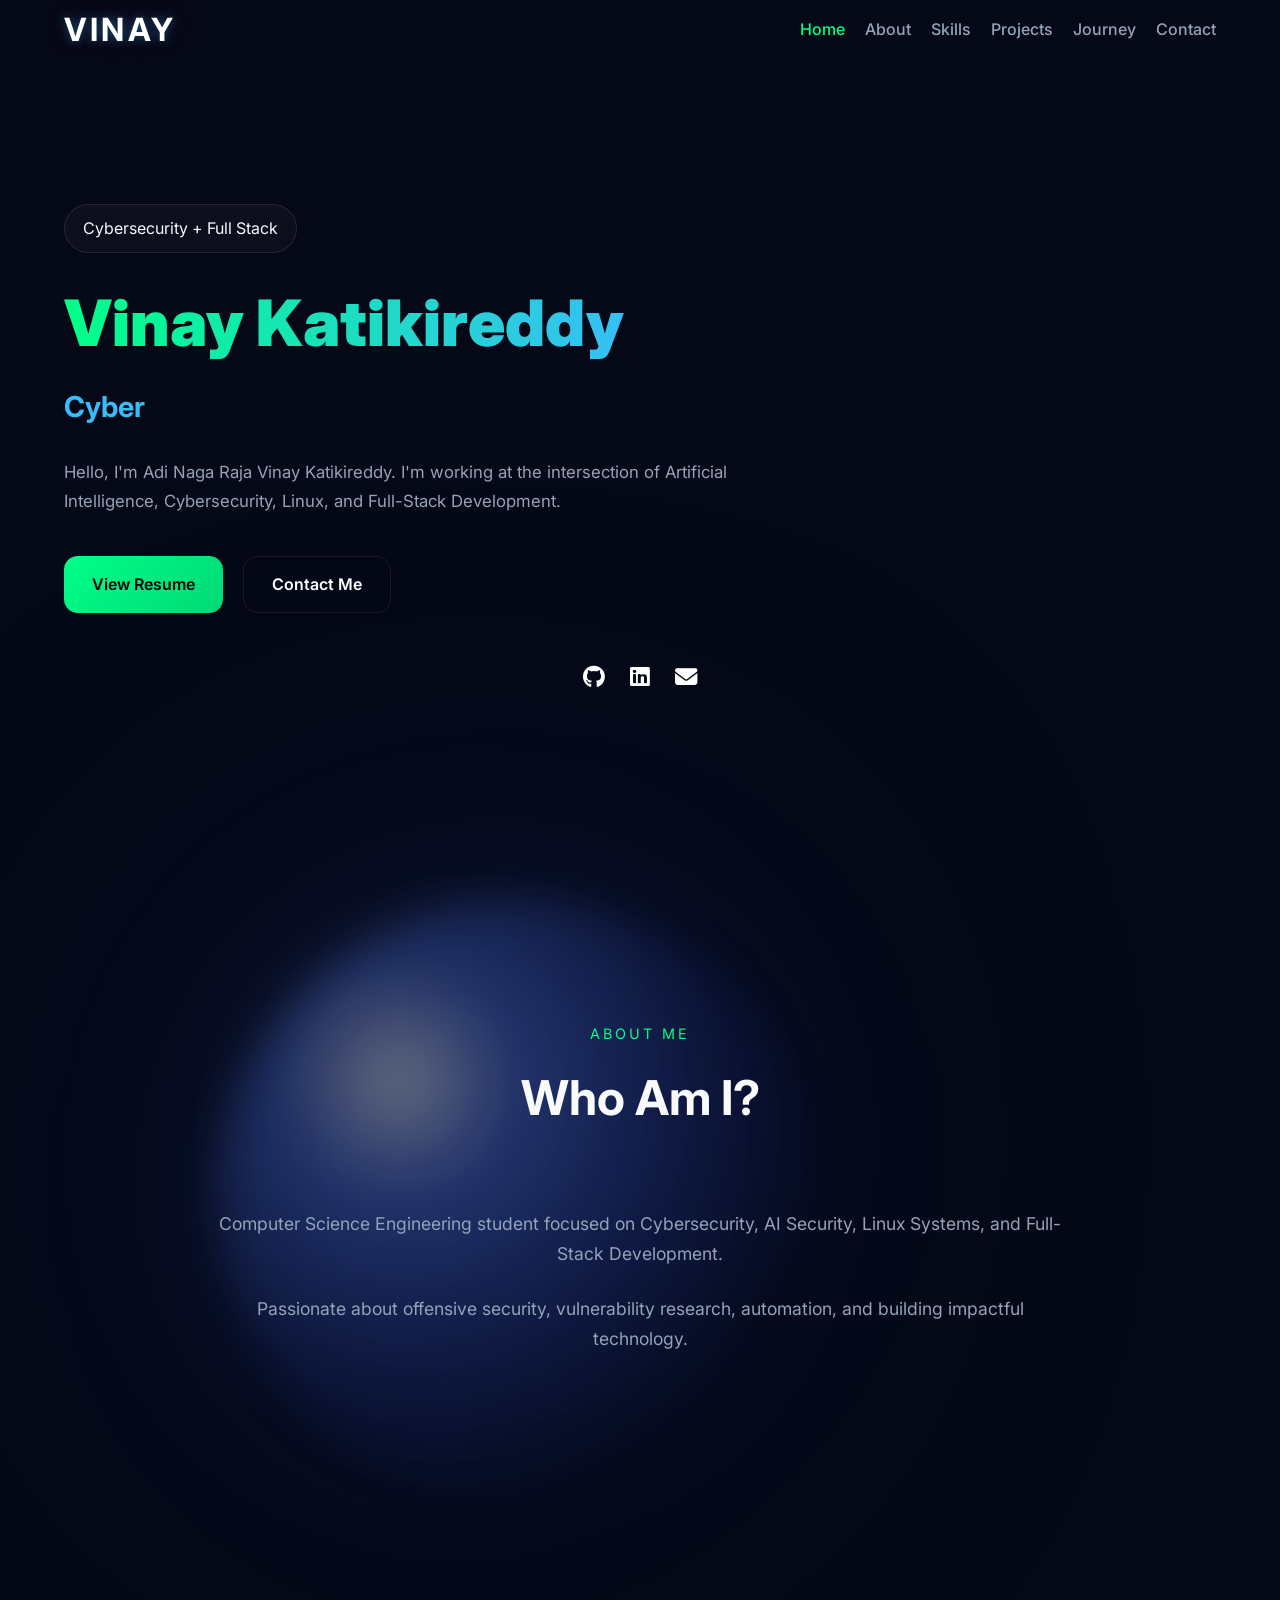
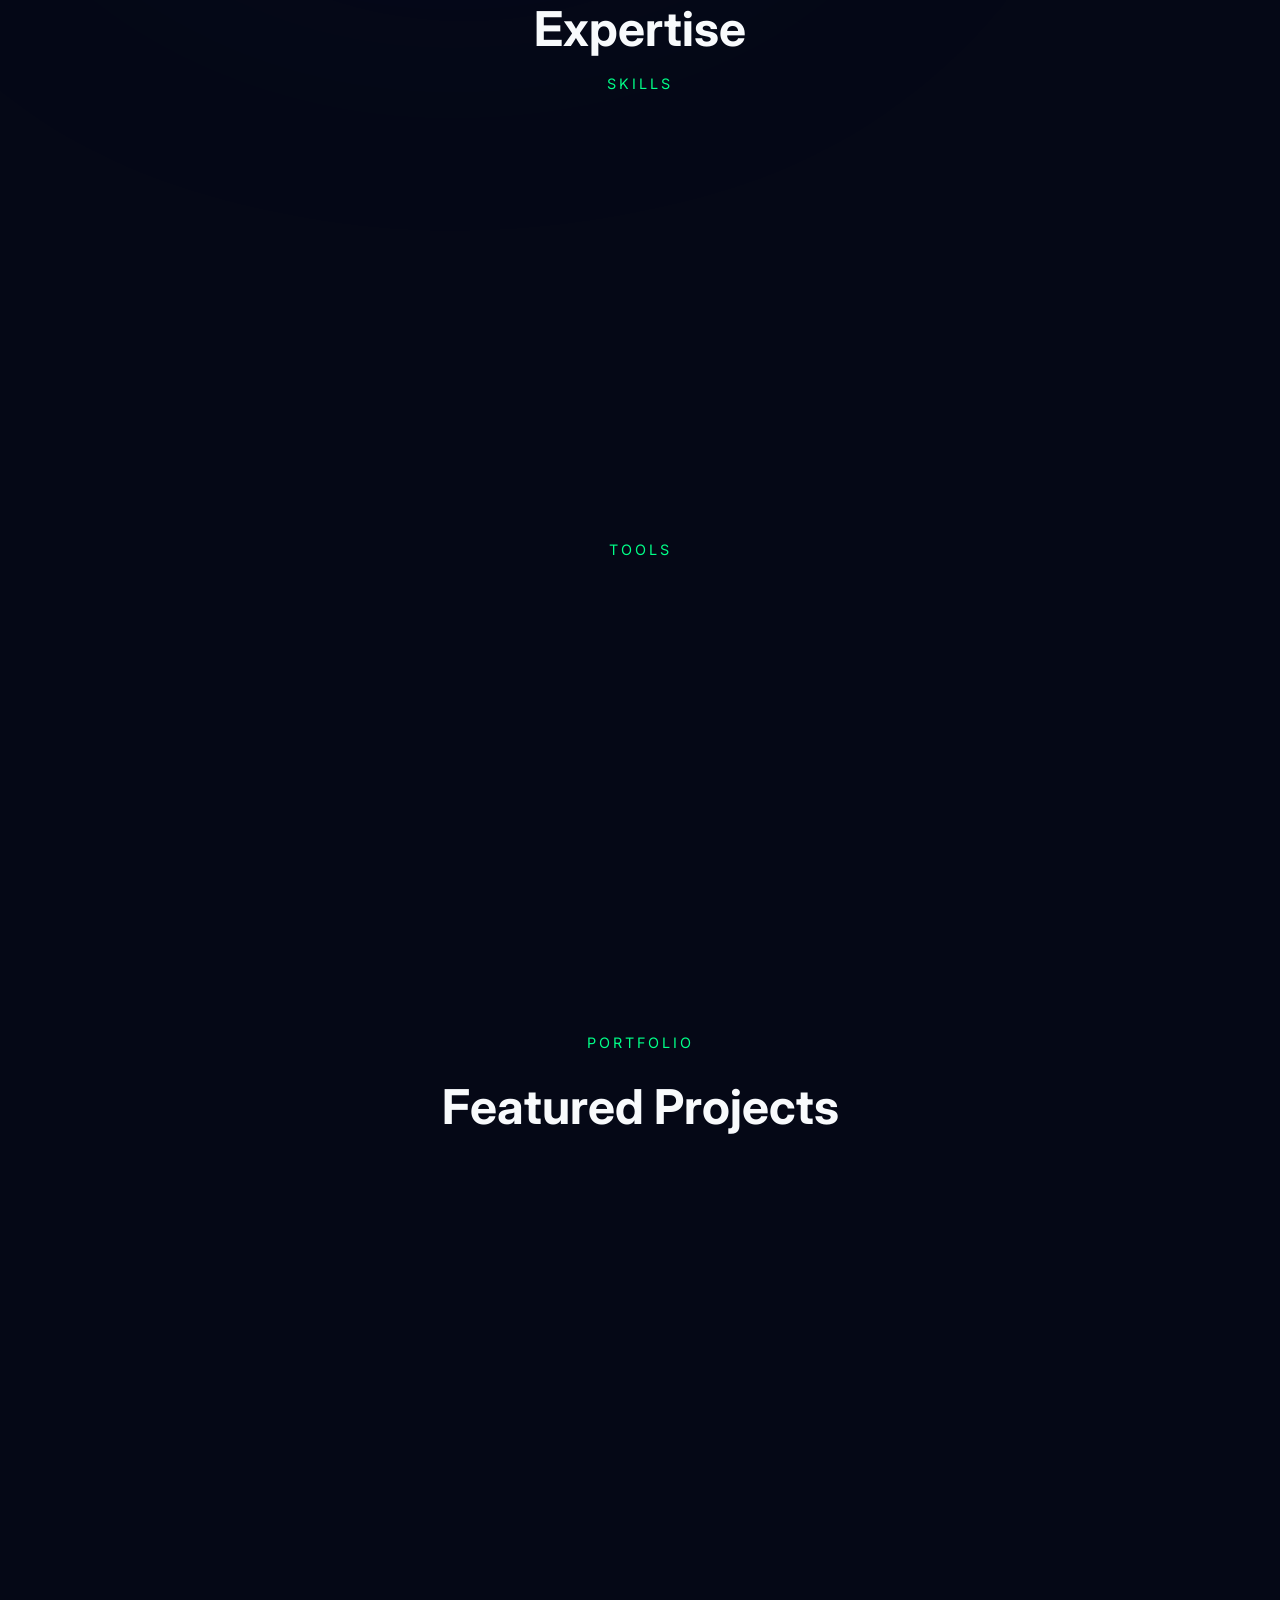
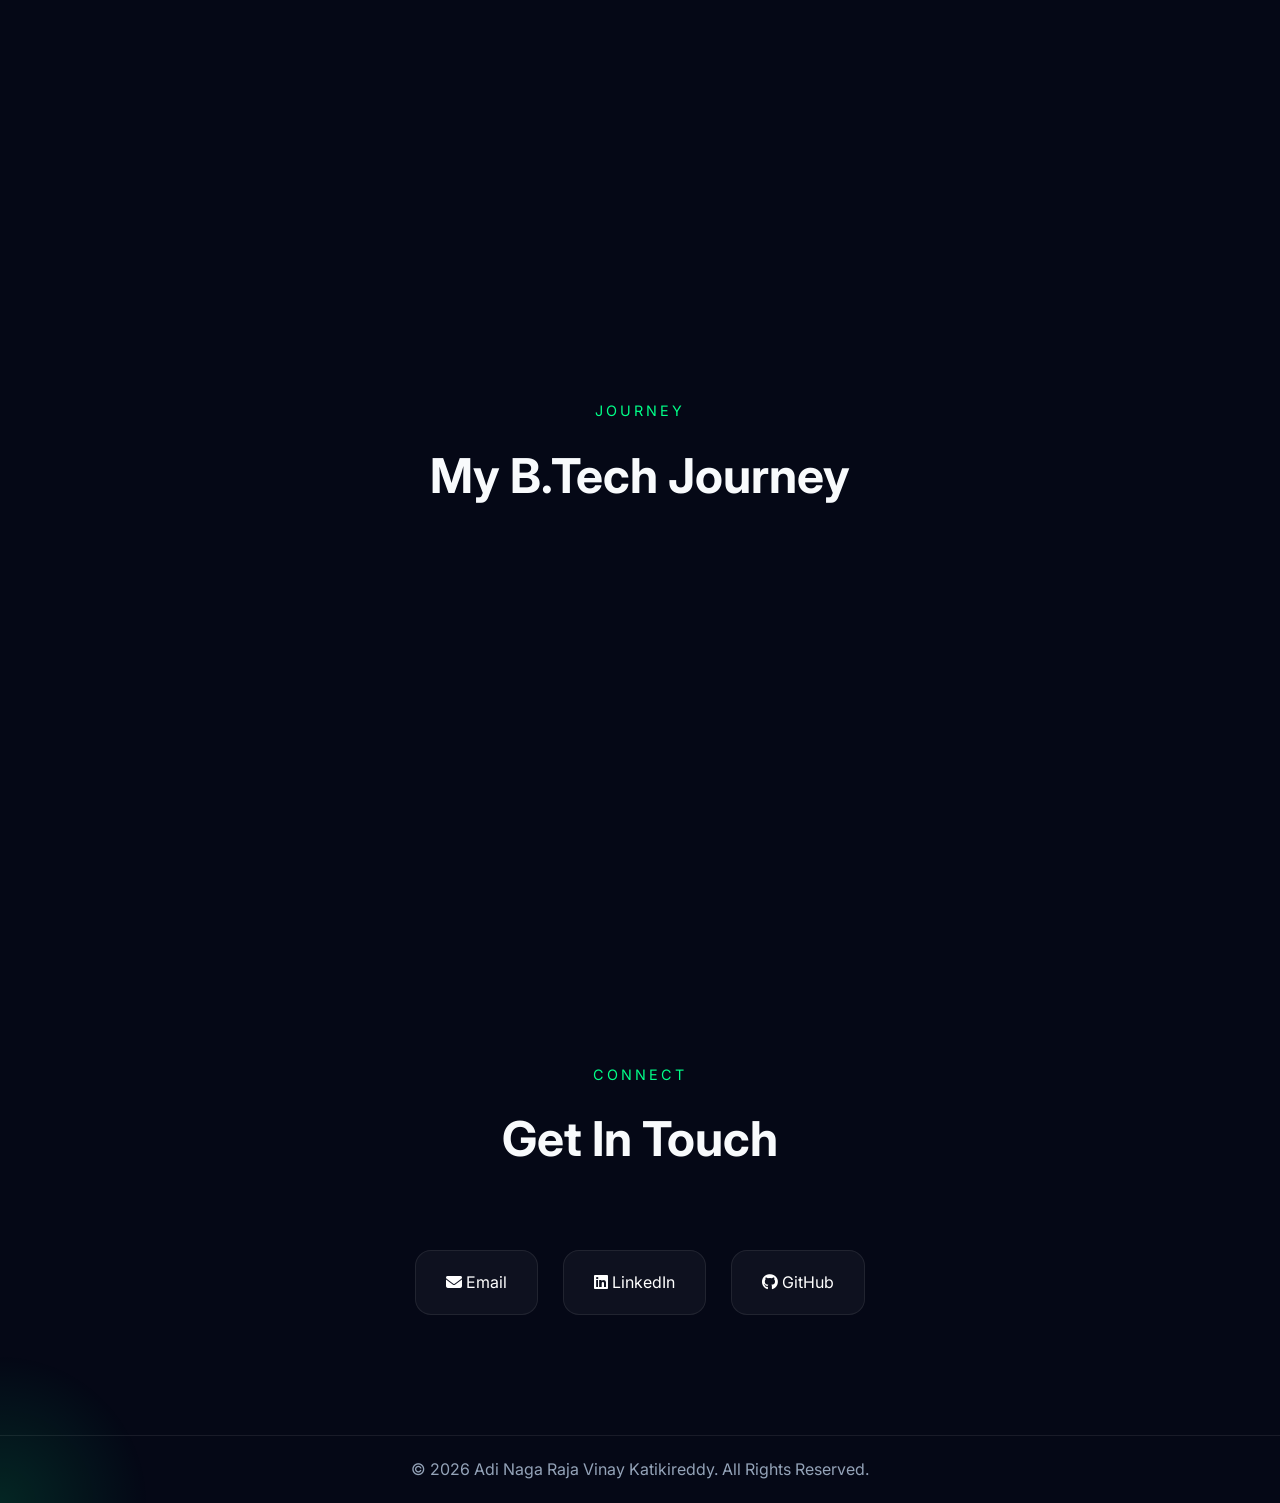
==== vinaykatikireddy/index.html @ 19f9383a "initial commit" ====
<!DOCTYPE html>
<html lang="en">
<head>
    <meta charset="UTF-8">
    <meta name="viewport" content="width=device-width, initial-scale=1.0">
    <title>Vinay - Portfolio</title>

    <meta name="description" content="Portfolio of Adi Naga Raja Vinay Katikireddy - AI Security Engineer, Cybersecurity Researcher, Full Stack Developer">

    <link rel="stylesheet" href="css/styles.css">

    <link rel="preconnect" href="https://fonts.googleapis.com">
    <link rel="preconnect" href="https://fonts.gstatic.com" crossorigin>

    <link href="https://fonts.googleapis.com/css2?family=Inter:wght@300;400;500;600;700;800;900&display=swap" rel="stylesheet">

    <link rel="stylesheet" href="https://cdnjs.cloudflare.com/ajax/libs/font-awesome/6.7.2/css/all.min.css">
    <!-- Google tag (gtag.js) -->
    <script async src="https://www.googletagmanager.com/gtag/js?id=G-DFS8YVVDHX"></script>
    <script>
      window.dataLayer = window.dataLayer || [];
      function gtag(){dataLayer.push(arguments);}
      gtag('js', new Date());

      gtag('config', 'G-DFS8YVVDHX');
    </script>
</head>
<body>
    
    <div class="hero-bg"></div>
    <canvas id="cursor-trail"></canvas>

    <header class="header">
        <nav class="navbar container">

            <a href="#home" class="logo" id="logoText" data-text="Vinay">Vinay</a>
            <ul class="nav-menu">
                <li><a href="#home">Home</a></li>
                <li><a href="#about">About</a></li>
                <li><a href="#skills">Skills</a></li>
                <li><a href="#projects">Projects</a></li>
                <li><a href="#timeline">Journey</a></li>
                <li><a href="#contact">Contact</a></li>
            </ul>

            <button class="menu-btn">
                <i class="fa-solid fa-bars"></i>
            </button>

        </nav>
    </header>

    <section id="home" class="hero">


        <div class="container hero-content">

            <span>
                <span class="hero-tag">
                    Cybersecurity + Full Stack
                </span>

                <h1 class="hero-title">
                    <span>Vinay Katikireddy</span>
                </h1>

                <h2 class="hero-subtitle">
                    AI Security Engineer
                </h2>

                <p class="hero-description">
                    Hello, I'm Adi Naga Raja Vinay Katikireddy. I'm working at the intersection of Artificial Intelligence,
                    Cybersecurity, Linux, and Full-Stack Development.
                </p>

                <div class="hero-buttons">
                    <a href="Vinay_Katikireddy_Resume.pdf" class="btn btn-primary">
                        View Resume
                    </a>
                    <a href="#contact" class="btn btn-secondary">
                        Contact Me
                    </a>
                </div>

                <div class="hero-socials">
                    <a href="https://github.com/vinaykatikireddy" aria-label="GitHub" target="_blank">
                        <i class="fab fa-github"></i>
                    </a>
                    <a href="https://www.linkedin.com/in/vinaykatikireddy" aria-label="LinkedIn" target="_blank">
                        <i class="fab fa-linkedin"></i>
                    </a>
                    <a href="mailto:vinaykatikireddy116@gmail.com" aria-label="Email" target="_blank">
                        <i class="fas fa-envelope"></i>
                    </a>
                </div>
            </span>
        </div>
    </section>

    <section id="about" class="about section">
        <div class="container">

            <div class="section-header">
                <span>About Me</span>
                <h2>Who Am I?</h2>
            </div>

            <div class="about-content">
                <div class="about-text">
                    <p>
                        Computer Science Engineering student focused on
                        Cybersecurity, AI Security, Linux Systems,
                        and Full-Stack Development.
                    </p>
                    <p>
                        Passionate about offensive security,
                        vulnerability research, automation,
                        and building impactful technology.
                    </p>
                </div>
            </div>
        </div>
    </section>

    <section id="skills" class="skills section">
        <div class="container">

            <div class="section-header">
                <h2>Expertise</h2>
                <span>Skills</span>
            </div>
            <div class="skills-grid">
                <div class="skill-card">
                    <img src="assets/python.svg" alt="python">
                    <span>Python</span>
                </div>
                <div class="skill-card">
                    <img src="assets/javascript.svg" alt="javascript">
                    <span>JavaScript</span>
                </div>
                <div class="skill-card">
                    <img src="assets/html5.svg" alt="html5">
                    <span>HTML 5</span>
                </div>
                <div class="skill-card">
                    <img src="assets/linux.svg" alt="linux">
                    <span>Linux</span>
                </div>
                <div class="skill-card">
                    <img src="assets/bash.svg" alt="bash">
                    <span>Bash</span>
                </div>
                <div class="skill-card">
                    <img src="assets/nodejs.svg" alt="nodejs">
                    <span>Node JS</span>
                </div>
                <div class="skill-card">
                    <img src="assets/mysql.svg" alt="mysql">
                    <span>MySQL</span>
                </div>
                <div class="skill-card">
                    <img src="assets/reactjs.svg" alt="mysql">
                    <span>React</span>
                </div>
                <div class="skill-card">
                    <img src="assets/docker.svg" alt="mysql">
                    <span>Docker</span>
                </div>
                <div class="skill-card">
                    <img src="assets/fastapi.svg" alt="mysql">
                    <span>FastAPI</span>
                </div>
                <div class="skill-card">
                    <img src="assets/tailwindcss.svg" alt="mysql">
                    <span>Tailwind CSS</span>
                </div>
                <div class="skill-card">
                    <img src="assets/vitejs.svg" alt="mysql">
                    <span>Vite JS</span>
                </div>
            </div>
        
            <div class="section-header">
                <span>Tools</span>
            </div>
                <div class="skills-grid">
                    <div class="skill-card">
                        <img src="assets/vscode.svg">
                        <span>VS Code</span>
                    </div>
                    <div class="skill-card">
                        <img src="assets/git.svg" alt="git">
                        <span>Git</span>
                    </div>
                    <div class="skill-card">
                        <img src="assets/postman.svg">
                        <span>Postman</span>
                    </div>
                    <div class="skill-card">
                        <img src="assets/burpsuite.svg">
                        <span>Burpsuite</span>
                    </div>
                    <div class="skill-card">
                        <img src="assets/github.svg">
                        <span>Github</span>
                    </div>
                    <div class="skill-card">
                        <img src="assets/supabase.svg" alt="mysql">
                        <span>Supabase</span>
                    </div>
                </div>
            </div>
        </div>
    </section>

    <section id="projects" class="projects section">
        <div class="container">

            <div class="section-header">
                <span>Portfolio</span>
                <h2>Featured Projects</h2>
            </div>
            
            <div class="projects-grid">
                <article class="project-card">
                    <h3>AI Website Vulnerability Scanner</h3>
                    <p>
                        AI-assisted Online website vulnerability scanner and pentester to find critical security issues and logic flaws.
                    </p><br>
                    <div class="link-container">
                        <a href="https://github.com/Vinaykatikireddy/AI-Web-Vulnerability-Tester"> github</a>
                    </div>
                </article>
                <article class="project-card">
                    <h3>Student Management System</h3>
                    <p>
                        Full-stack academic web portal for managing student information and resources.
                    </p><br>
                    <div class="link-container">
                        <a href="https://github.com/Vinaykatikireddy/FRAS"> github</a>
                        <a href="https://fras-virid.vercel.app/"> live demo</a>
                    </div>
                </article>
                <article class="project-card">
                    <h3>Timeline Task manager</h3>
                    <p>
                        A task management tool that uses timelines to help users organize and adjust their tasks effectively.
                    </p><br>
                    <div class="link-container">
                        <a href="https://github.com/Vinaykatikireddy/timeline_taskmanager">github</a>
                        <a href="https://vinaykatikireddy.github.io/timeline_taskmanager">live demo</a>
                    </div>
                </article>
                <article class="project-card">
                    <h3>AI Online Shopping Helper</h3>
                    <p>
                        AI-assisted Online Shopping platform to find almost any item at better prices from all over the internet.
                    </p>
                </article>
            </div>
        </div>
    </section>

    <section id="timeline" class="timeline section">
        <div class="container">

            <div class="section-header">
                <span>Journey</span>
                <h2>My B.Tech Journey</h2>
            </div>

            <div class="timeline-wrapper">
                <div class="timeline-card">
                    <h3>1st Year</h3>
                    <p>Gained foundational knowledge in programming and web development.</p>
                </div>
                <div class="timeline-card">
                    <h3>2nd Year</h3>
                    <p>Explored advanced topics. Focused on social network and began working on personal projects.</p>
                </div>
                <div class="timeline-card">
                    <h3>3rd Year</h3>
                    <p>Aimed to focus on practical applications of my skills through internships and collaborative projects.</p>
                </div>
                <div class="timeline-card">
                    <h3>4th Year</h3>
                    <p>Aimed to focus on finalizing my projects and preparing for a job.</p>
                </div>
            </div>
        </div>
    </section>

    <section id="contact" class="contact section">
        <div class="container">

            <div class="section-header">
                <span>Connect</span>
                <h2>Get In Touch</h2>
            </div>

            <div class="contact-content">
                <a href="mailto:vinaykatikireddy116@gmail.com" class="contact-item">
                    <i class="fas fa-envelope"></i>
                    Email
                </a>
                <a href="https://www.linkedin.com/in/vinaykatikireddy/" class="contact-item" target="_blank">
                    <i class="fab fa-linkedin"></i>
                    LinkedIn
                </a>
                <a href="https://github.com/vinaykatikireddy" class="contact-item" target="_blank">
                    <i class="fab fa-github"></i>
                    GitHub
                </a>
            </div>
        </div>
    </section>

    <footer class="footer">
        <div class="container">
            <p>
                © 2026 Adi Naga Raja Vinay Katikireddy.
                All Rights Reserved.
            </p>
        </div>
    </footer>

    <script src="js/script.js"></script>

</body>
</html>
---- vinaykatikireddy/css/styles.css ----
*{
    margin:0;
    padding:0;
    box-sizing:border-box;
    scroll-behavior:smooth;
    cursor: none;
}

:root{
    --bg:#050816;
    --surface:#0f172a;
    --surface-2:#111827;
    --primary:#00ff88;
    --secondary:#38bdf8;
    --text:#f8fafc;
    --text-muted:#94a3b8;
    --border:rgba(255,255,255,0.08);
    --shadow:0 20px 40px rgba(0,0,0,0.4);
}

html{
    overflow-x:hidden;
}

body{
    font-family:'Inter',sans-serif;
    background:var(--bg);
    color:var(--text);
    overflow-x:hidden;
    line-height:1.7;
    position:relative;
}

::-webkit-scrollbar{
    width:5px;
}

::-webkit-scrollbar-track{
    background:#020617;
}

::-webkit-scrollbar-thumb{
    background:linear-gradient(
        180deg,
        var(--primary),
        var(--secondary)
    );
    border-radius:50px;
    cursor: pointer !important;
}

.container{
    width:min(1200px,90%);
    margin:auto;
}

.section{
    padding:120px 0;
}

.section-header{
    text-align:center;
    margin-bottom:70px;
}

.section-header span{
    color:var(--primary);
    font-size:.9rem;
    text-transform:uppercase;
    letter-spacing:3px;
}

.section-header h2{
    font-size:3rem;
    margin-top:10px;
}

.show{
    opacity:1 !important;
    transform:translateY(0) !important;
}

.btn{
    display:inline-flex;
    align-items:center;
    justify-content:center;
    padding:14px 28px;
    border-radius:14px;
    text-decoration:none;
    font-weight:600;
    transition:.35s;
}

.btn-primary{
    background:linear-gradient(
        135deg,
        var(--primary),
        #00d977
    );
    color:#000;
}

.btn-primary:hover{
    transform:translateY(-4px);
    box-shadow:0 0 25px rgba(0,255,136,.4);
}

.btn-secondary{
    border:1px solid var(--border);
    color:white;
}

.btn-secondary:hover{
    background:rgba(255,255,255,.05);
}

.header{
    position:fixed;
    top:0;
    width:100%;
    z-index:1000;
    transition:.4s;
}

.header.scrolled{
    backdrop-filter:blur(10px);
    background:rgba(5,8,22,.5);
}

.navbar{
    height:60px;
    display:flex;
    align-items:center;
    justify-content:space-between;
}

.logo{
    text-decoration:none;
    color:white;
    font-size:1.3rem;
    font-weight:800;
    letter-spacing:2px;
}

.nav-menu{
    display:flex;
    gap:20px;
    list-style:none;
}

.nav-menu a{
    text-decoration:none;
    color:var(--text-muted);
    transition:.3s;
    font-weight:500;
}

.nav-menu a:hover,
.active-link{
    color:var(--primary) !important;
}

.menu-btn{
    display:none;
    background:none;
    border:none;
    color:white;
    font-size:1.4rem;
    cursor:pointer;
}

.hero{
    min-height:100vh;
    display:flex;
    align-items:center;
    position:relative;
    overflow:hidden;
}

.hero-bg {
    position: absolute;

    width: 600px;
    height: 600px;

    border-radius: 50%;

    background:
        radial-gradient(
            circle at 30% 30%,
            rgba(255,255,255,0.35),
            rgba(90,130,255,0.25) 20%,
            rgba(35,60,180,0.15) 50%,
            transparent 75%
        );

    filter:
        blur(20px)
        drop-shadow(0 0 80px rgba(70,120,255,.5))
        drop-shadow(0 0 200px rgba(70,120,255,.25));

    transform: translate(17vw, 100vh);
}

.hero-overlay {
      position: absolute;
      left: 0;
      right: 0;
      bottom: 0;
      height: 100px;
      z-index: 0;
      pointer-events: none;
      background: linear-gradient(to top, rgba(5, 8, 22, 1) 0%, rgba(5, 8, 22, 0.95) 20%, rgba(5, 8, 22, 0.7) 50%, rgba(5, 8, 22, 0.3) 75%, rgba(5, 8, 22, 0) 100%);
}

.hero-content{
    text-align:left;
}

.hero-tag{
    display:inline-block;
    padding:10px 18px;
    border:1px solid rgba(255,255,255,.1);
    border-radius:999px;
    background:rgba(255,255,255,.03);
    backdrop-filter:blur(15px);
    margin-bottom:30px;
}

.hero-title{
    font-size:4rem;
    line-height:1.25;
    margin-bottom:20px;
    font-weight:900;
}

.hero-title span{
    display:block;

    background:linear-gradient(
        90deg,
        var(--primary),
        var(--secondary),
        var(--primary)
    );

    -webkit-background-clip:text;
    color:transparent;
}

.hero-subtitle{
    color:var(--secondary);
    font-size:1.8rem;
    min-height:50px;
    margin-bottom:25px;
}

.hero-description{
    max-width:700px;
    color:var(--text-muted);
    font-size:1.05rem;
}

.hero-buttons{
    margin-top:40px;
    display:flex;
    justify-content:left;
    gap:20px;
    flex-wrap:wrap;
}

.hero-socials{
    display:flex;
    justify-content:center;
    gap:25px;
    margin-top:45px;
}

.hero-socials a{
    color:white;
    font-size:1.4rem;
    transition:.3s;
}

.hero-socials a:hover{
    color:var(--primary);
    transform:translateY(-5px);
}

.about-content{
    display:flex;
    justify-content:center;
}

.about-text{
    max-width:850px;
    text-align:center;
}

.about-text p{
    color:var(--text-muted);
    margin-bottom:25px;
    font-size:1.1rem;
}

.skills {
    padding: 80px 0;
}

.skills-grid {
    display: grid;
    grid-template-columns: repeat(auto-fit, minmax(140px, 1fr));
    gap: 1.5rem;
    margin-top: 2rem;
    margin-bottom: 3rem;
    place-items: center;
}

.skill-card {
    display: flex;
    flex-direction: column;
    align-items: center;
    justify-content: center;
    gap: 12px;

    padding: 1.5rem 1rem;
    min-height: 140px;
    min-width: 144px;
    max-width:200px;

    background: rgba(255, 255, 255, 0.04);
    border: 1px solid var(--border);
    border-radius: 18px;

    backdrop-filter: blur(20px);

    color: #fff;
    font-size: 1rem;
    font-weight: 500;

    transition: all 0.35s ease;

    opacity: 0;
    transform: translateY(50px);
}

.skill-card img {
    width: clamp(40px, 5vw, 55px);
    height: clamp(40px, 5vw, 55px);
    object-fit: contain;
    transition: transform 0.35s ease;
}

.skill-card:hover {
    transform: translateY(-8px);
    border-color: rgba(0, 255, 136, 0.4);
    box-shadow: 0 0 25px rgba(0, 255, 136, 0.15);
    background: rgba(255, 255, 255, 0.06);
}

.skill-card:hover img {
    transform: scale(1.12) rotate(4deg);
}

.skill-card span {
    margin-top: 4px;
    letter-spacing: 0.5px;
}

@media (max-width: 768px) {
    .skills-grid {
        grid-template-columns: repeat(auto-fit, minmax(120px, 1fr));
        gap: 1rem;
    }

    .skill-card {
        min-height: 120px;
        padding: 1.2rem 0.8rem;
    }
}

@media (max-width: 480px) {
    .skills-grid {
        grid-template-columns: repeat(2, 1fr);
    }

    .skill-card {
        font-size: 0.9rem;
    }
}

.projects-grid{
    display:grid;
    grid-template-columns:repeat(auto-fit,minmax(320px,1fr));
    gap:30px;
}

.project-card{
    background:linear-gradient(
        145deg,
        rgba(255,255,255,.05),
        rgba(255,255,255,.02)
    );

    border:1px solid var(--border);

    padding:35px;

    border-radius:28px;

    backdrop-filter:blur(20px);

    transition:.4s;

    opacity:0;
    transform:translateY(50px);
}

.project-card:hover{
    border-color:rgba(0,255,136,.35);
    box-shadow:0 20px 50px rgba(0,0,0,.4);
}

.project-card h3{
    margin-bottom:15px;
    font-size:1.4rem;
}

.project-card p{
    color:var(--text-muted);
}

.timeline-wrapper{
    display:grid;
    grid-template-columns:repeat(auto-fit,minmax(220px,1fr));
    gap:25px;
}

.timeline-card{
    text-align:center;
    padding:40px 25px;

    border-radius:24px;

    background:rgba(255,255,255,.03);

    border:1px solid var(--border);

    transition:.35s;

    opacity:0;
    transform:translateY(50px);
}

.timeline-card h3{
    color:var(--primary);
    margin-bottom:12px;
}

.timeline-card:hover{
    transform:translateY(-8px);
}

.contact-content{
    display:flex;
    justify-content:center;
    gap:25px;
    flex-wrap:wrap;
}

.contact-item{
    padding:18px 30px;
    text-decoration:none;
    color:white;

    border-radius:16px;

    background:rgba(255,255,255,.04);

    border:1px solid var(--border);

    transition:.35s;
}

.contact-item:hover{
    border-color:rgba(0,255,136,.4);
    color:var(--primary);
}

.footer{
    padding:20px 0;
    text-align:center;
    border-top:1px solid var(--border);
}

.footer p{
    color:var(--text-muted);
}

.cursor-glow{
    position:fixed;

    width:300px;
    height:300px;

    background:radial-gradient(
        circle,
        rgba(0,255,136,.12),
        transparent 70%
    );

    pointer-events:none;

    transform:translate(-50%,-50%);

    z-index:-1;
}

#cursor-trail{
    position: fixed;
    inset: 0;
    width: 100%;
    height: 100%;
    pointer-events: none;
    z-index: 9999;
}

@media(max-width:900px){

    .hero-title{
        font-size:3.4rem;
    }

    .section-header h2{
        font-size:2.3rem;
    }

    .nav-menu{
        position:fixed;

        top:85px;
        right:-100%;

        width:280px;
        height:calc(100vh - 85px);

        background:#0b1120;

        flex-direction:column;

        align-items:center;

        justify-content:center;

        transition:.4s;

        border-left:1px solid var(--border);
    }

    .nav-menu.active{
        right:0;
        height: max-content;
        padding-top: 20px;
        padding-bottom: 20px;
    }

    .menu-btn{
        display:block;
    }
}

@media(max-width:600px){

    .hero-title{
        font-size:2.5rem;
    }

    .hero-subtitle{
        font-size:1.2rem;
    }

    .hero-buttons{
        flex-direction:column;
        align-items:center;
    }

    .section{
        padding:90px 0;
    }
}

.logo {
    position: relative;
    color: #fff;
    text-decoration: none;
    display: inline-block;
    font-family: 'Inter', sans-serif;
    font-weight: 700;
    font-size: 2rem;
    letter-spacing: 0.1em;
    text-transform: uppercase;
    text-shadow:
        0 0 10px rgba(0,255,255,0.3),
        0 0 20px rgba(255,0,255,0.2);
}


.logo.glitch {
    animation: glitch-base 120ms infinite;
}

.logo.glitch::before,
.logo.glitch::after {
    content: attr(data-text);
    position: absolute;
    inset: 0;
    pointer-events: none;
}

.logo.glitch::before {
    color: #00ffff;
    text-shadow:
        -4px 0 #00ffff,
        4px 0 #00ffff;
    animation: glitch-before 80ms infinite linear alternate-reverse;
}

.logo.glitch::after {
    color: #00ff04;
    text-shadow:
        -4px 0 #ff0000,
        4px 0 #001eff;
    animation: glitch-after 90ms infinite linear alternate-reverse;
}

@keyframes glitch-base {
    0% {
        transform: translate(0);
    }
    20% {
        transform: translate(-2px, 2px);
    }
    40% {
        transform: translate(2px, -2px);
    }
    60% {
        transform: translate(-3px, 1px);
    }
    80% {
        transform: translate(3px, -1px);
    }
    100% {
        transform: translate(0);
    }
}

@keyframes glitch-before {
    0% {
        clip-path: inset(0 0 0 0);
        transform: translate(-8px, -2px) skewX(10deg);
    }
    20% {
        clip-path: inset(10% 0 60% 0);
        transform: translate(6px, 2px) skewX(-15deg);
    }
    40% {
        clip-path: inset(50% 0 15% 0);
        transform: translate(-10px, -3px) skewX(20deg);
    }
    60% {
        clip-path: inset(20% 0 30% 0);
        transform: translate(8px, 3px) skewX(-20deg);
    }
    80% {
        clip-path: inset(70% 0 5% 0);
        transform: translate(-6px, -2px) skewX(12deg);
    }
    100% {
        clip-path: inset(0 0 0 0);
        transform: translate(10px, 0) skewX(-10deg);
    }
}

@keyframes glitch-after {
    0% {
        clip-path: inset(0 0 0 0);
        transform: translate(8px, 2px) skewX(-10deg);
    }
    20% {
        clip-path: inset(60% 0 10% 0);
        transform: translate(-6px, -3px) skewX(15deg);
    }
    40% {
        clip-path: inset(15% 0 50% 0);
        transform: translate(10px, 2px) skewX(-20deg);
    }
    60% {
        clip-path: inset(30% 0 20% 0);
        transform: translate(-8px, -2px) skewX(20deg);
    }
    80% {
        clip-path: inset(5% 0 70% 0);
        transform: translate(6px, 3px) skewX(-12deg);
    }
    100% {
        clip-path: inset(0 0 0 0);
        transform: translate(-10px, 0) skewX(10deg);
    }
}

#terminalCursor {
    animation: blink 1s infinite;
}

@keyframes blink {
    0% {
        color: black;
    }
    50% {
        color: white;
    }
}

.link-container {
    display: flex;
    gap: 16px;
    align-items: center;
}

.link-container a,
.link-container a:visited {
    display: inline-block;
    padding: 2px 4px;
    background: rgba(0, 255, 136, 0.8);
    color: #111827;
    text-decoration: none;
    border-radius: 8px;
    font-weight: 500;
    transition: background 0.2s ease;
}

.link-container a:hover,
.link-container a:active {
    background: #e5e7eb;
    color: #111827;
    opacity: 0.8;
}

.link-container a::after {
    content: " ↗";
    font-size: 0.9em;
}
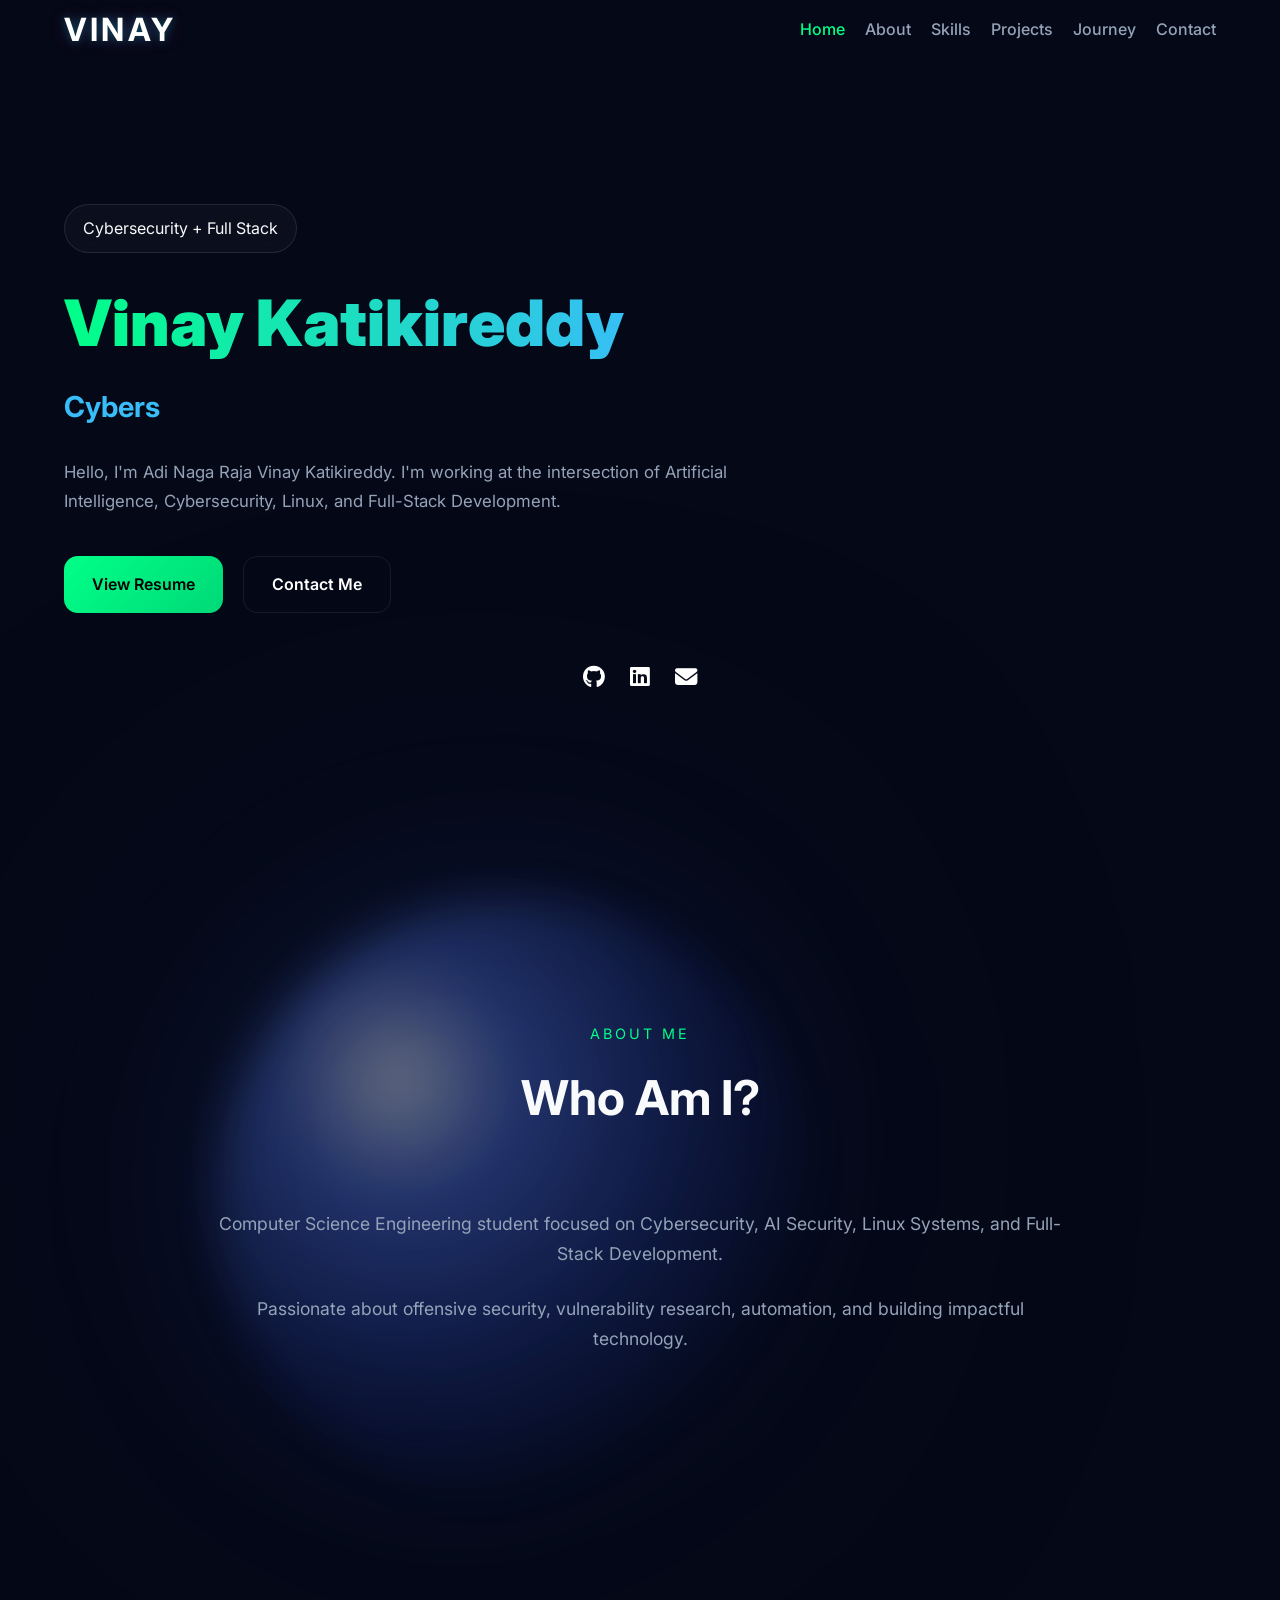
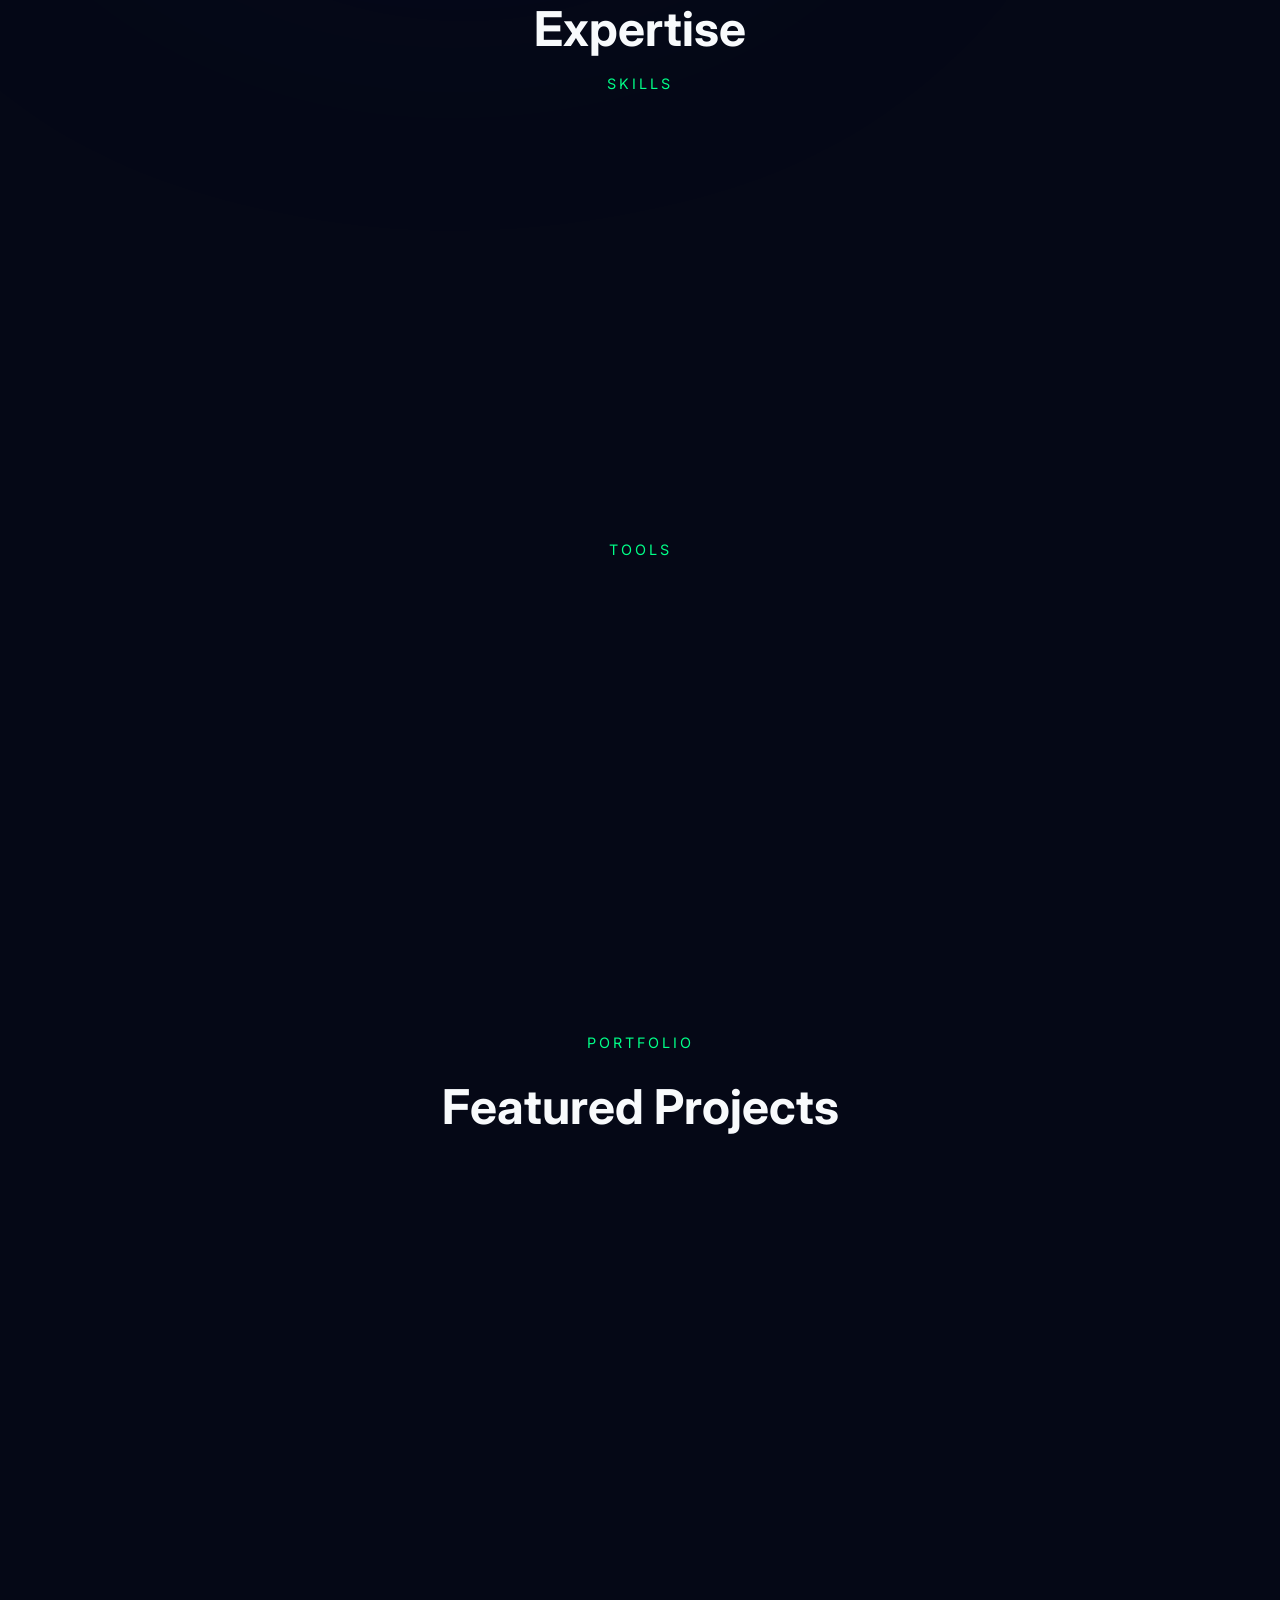
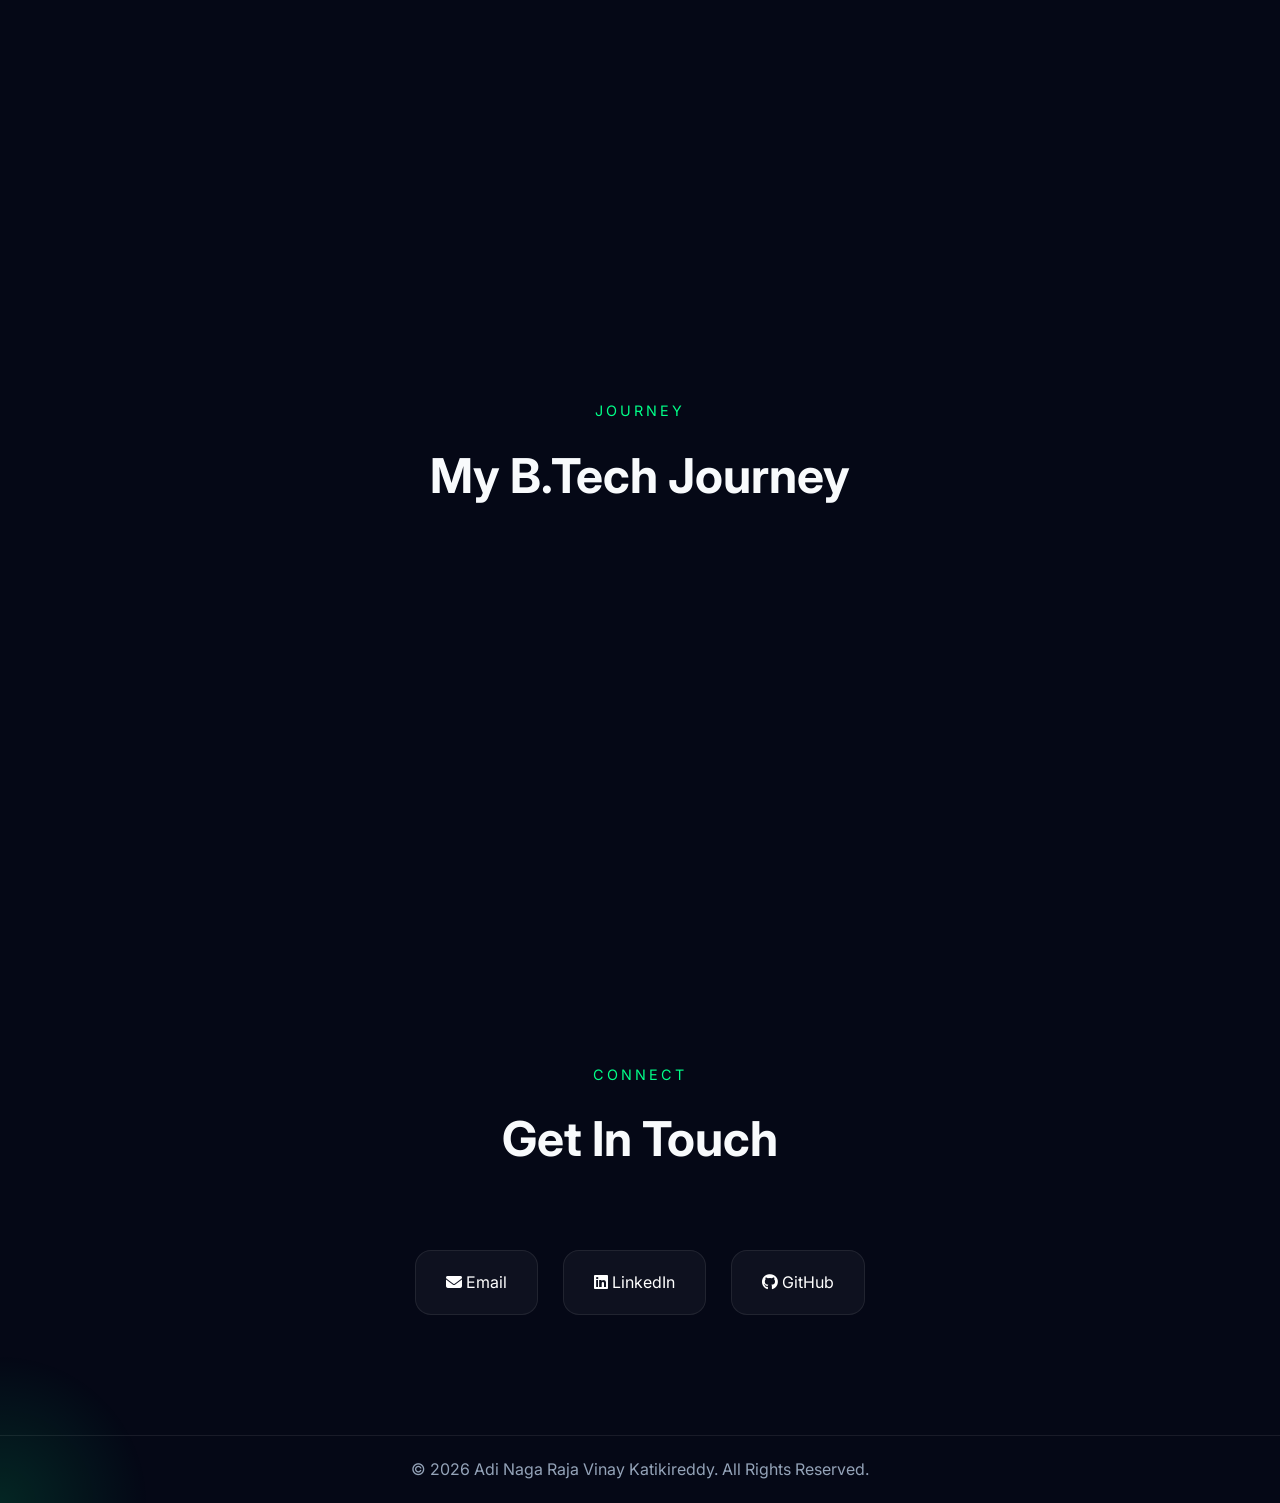
==== commit 98571316: "changed resume routing" ====
--- a/vinaykatikireddy/index.html
+++ b/vinaykatikireddy/index.html
@@ -74,7 +74,7 @@
                 </p>
 
                 <div class="hero-buttons">
-                    <a href="Vinay_Katikireddy_Resume.pdf" class="btn btn-primary">
+                    <a href="/resume" class="btn btn-primary">
                         View Resume
                     </a>
                     <a href="#contact" class="btn btn-secondary">
--- a/vinaykatikireddy/css/styles.css
+++ b/vinaykatikireddy/css/styles.css
@@ -538,7 +538,7 @@
     .nav-menu{
         position:fixed;
 
-        top:85px;
+        top:60px;
         right:-100%;
 
         width:280px;
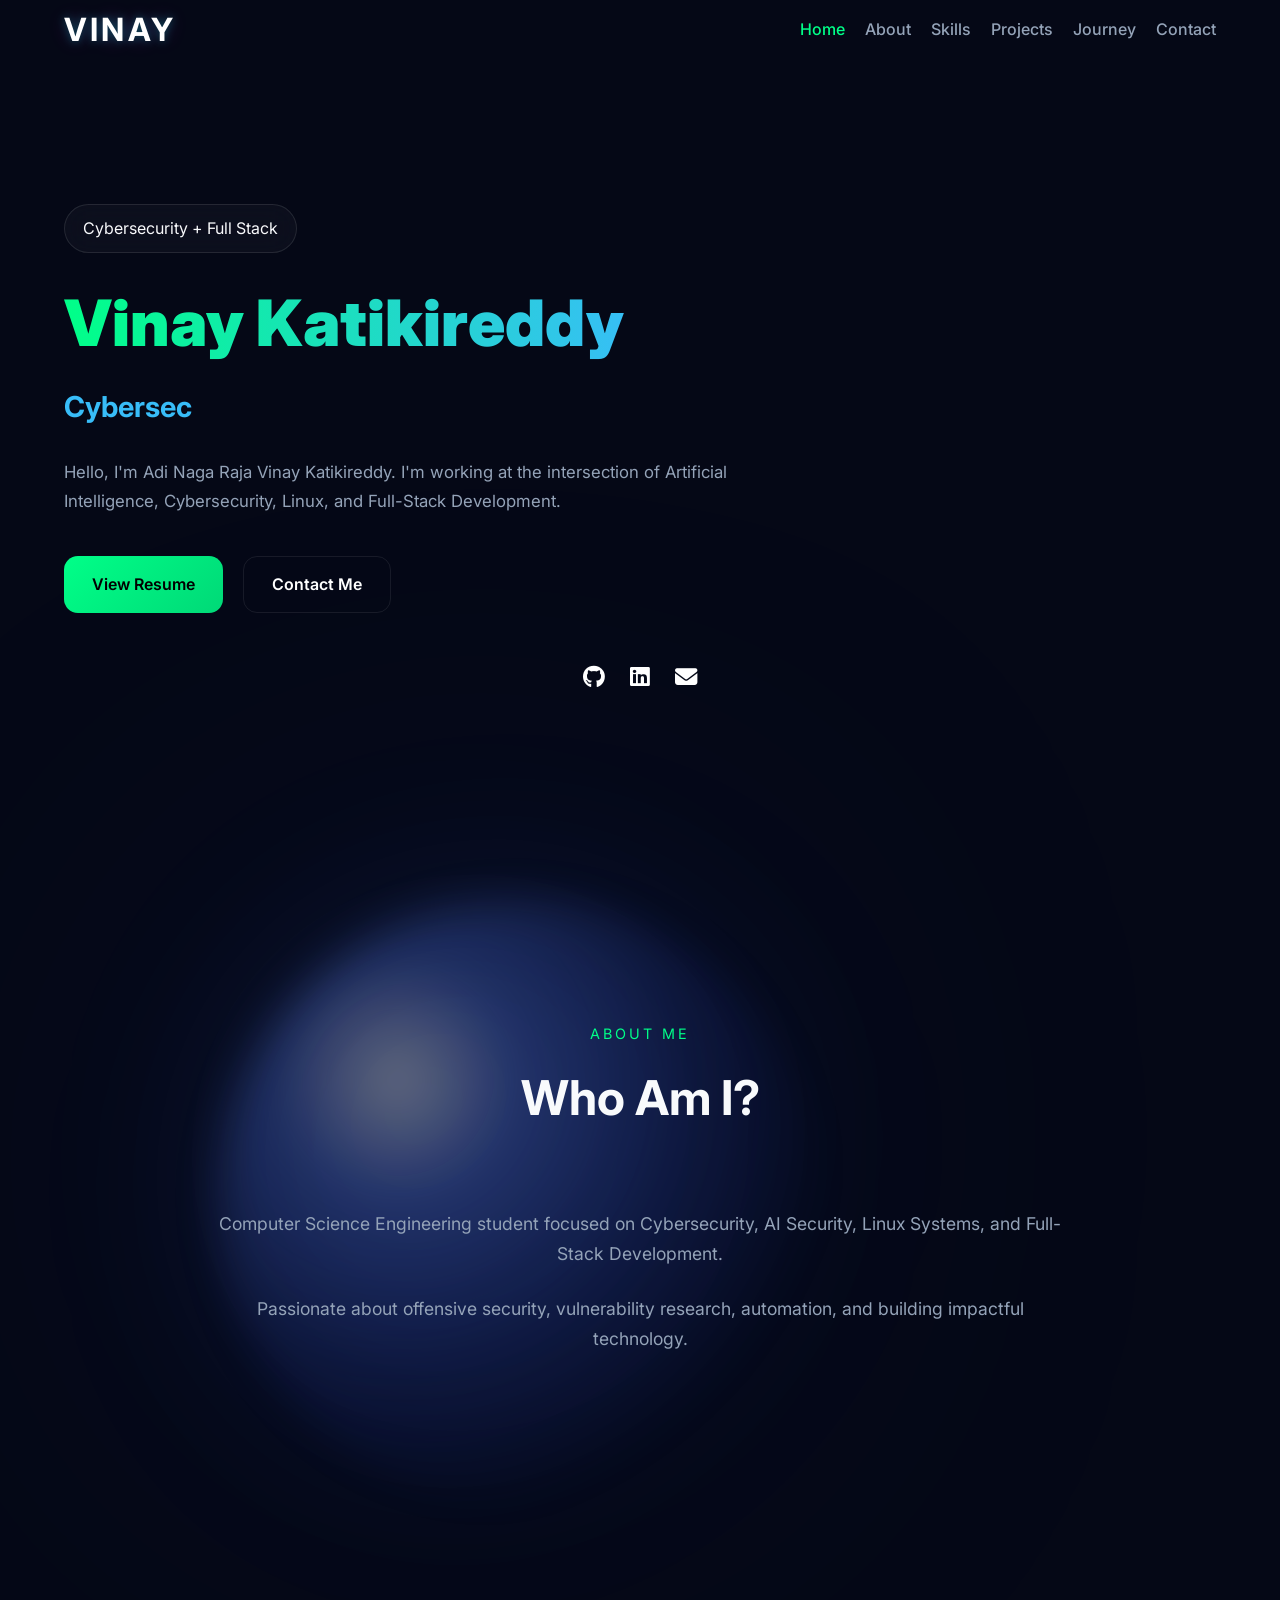
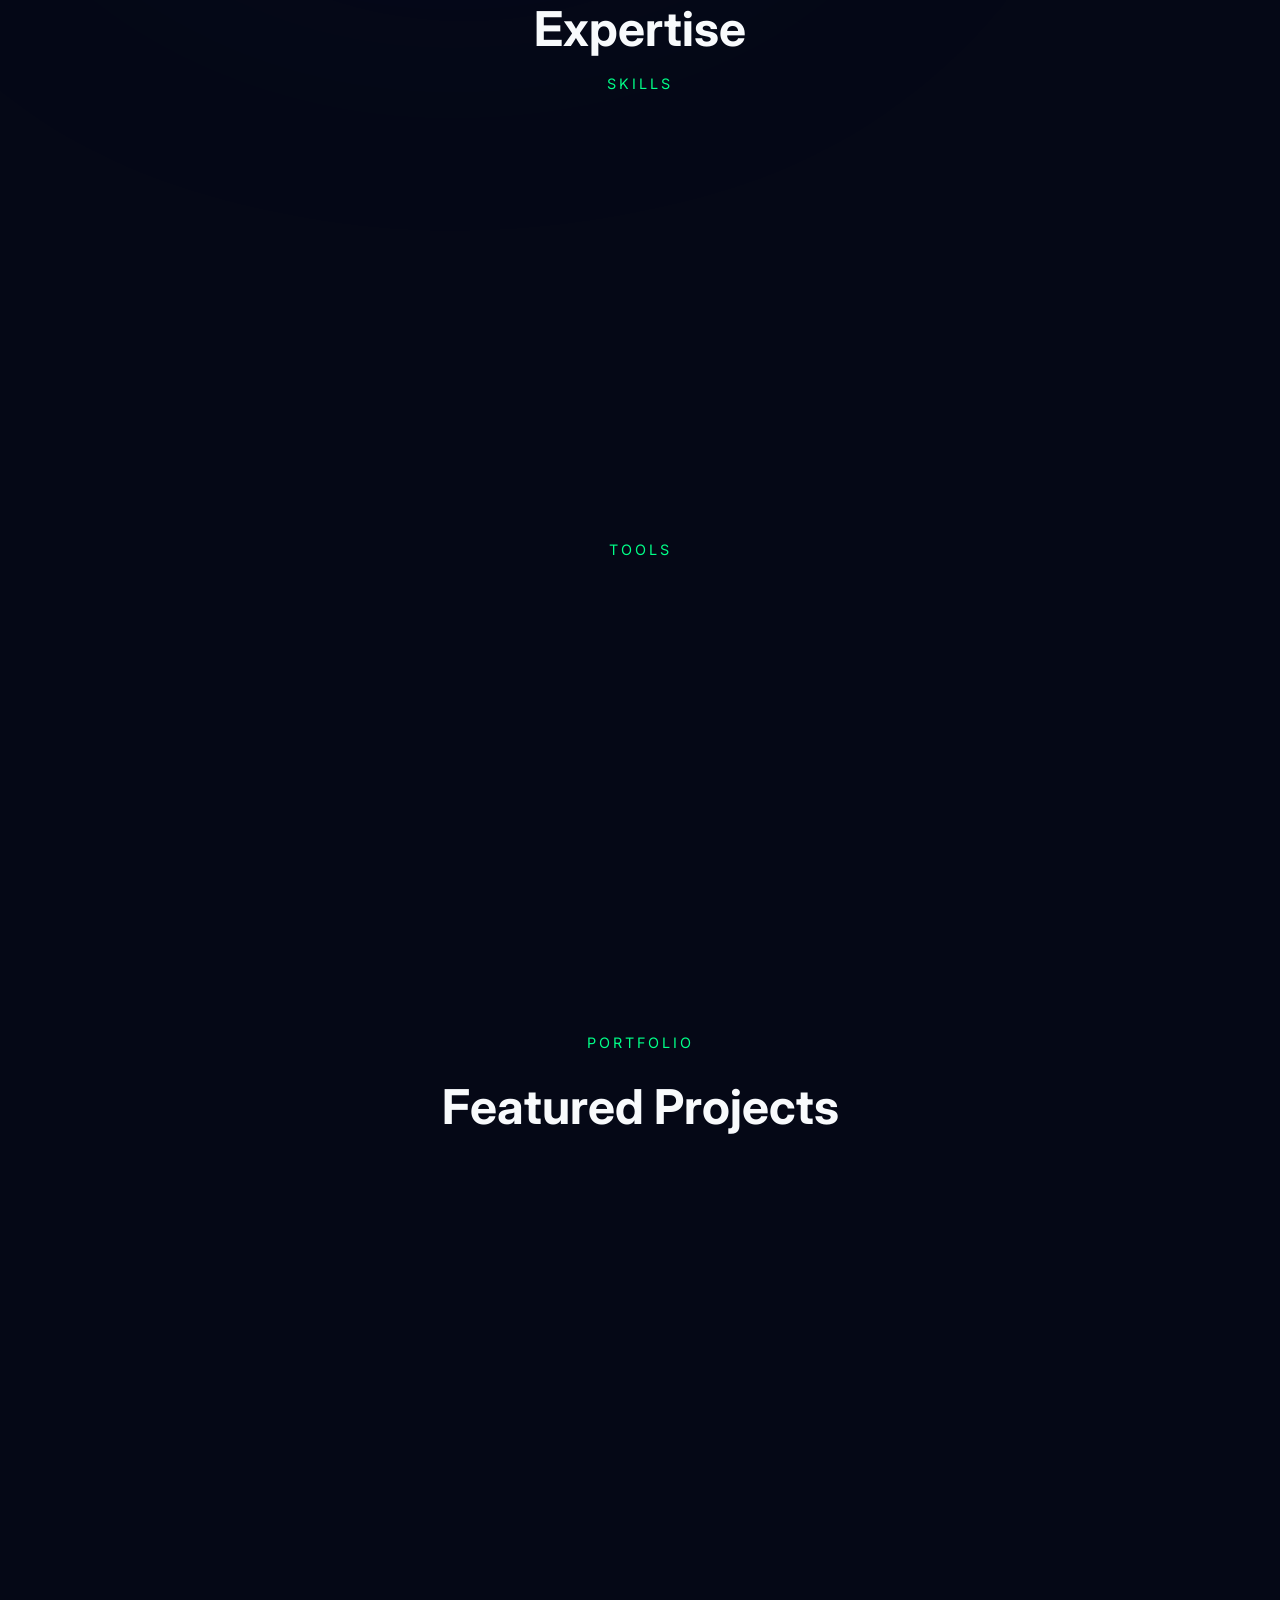
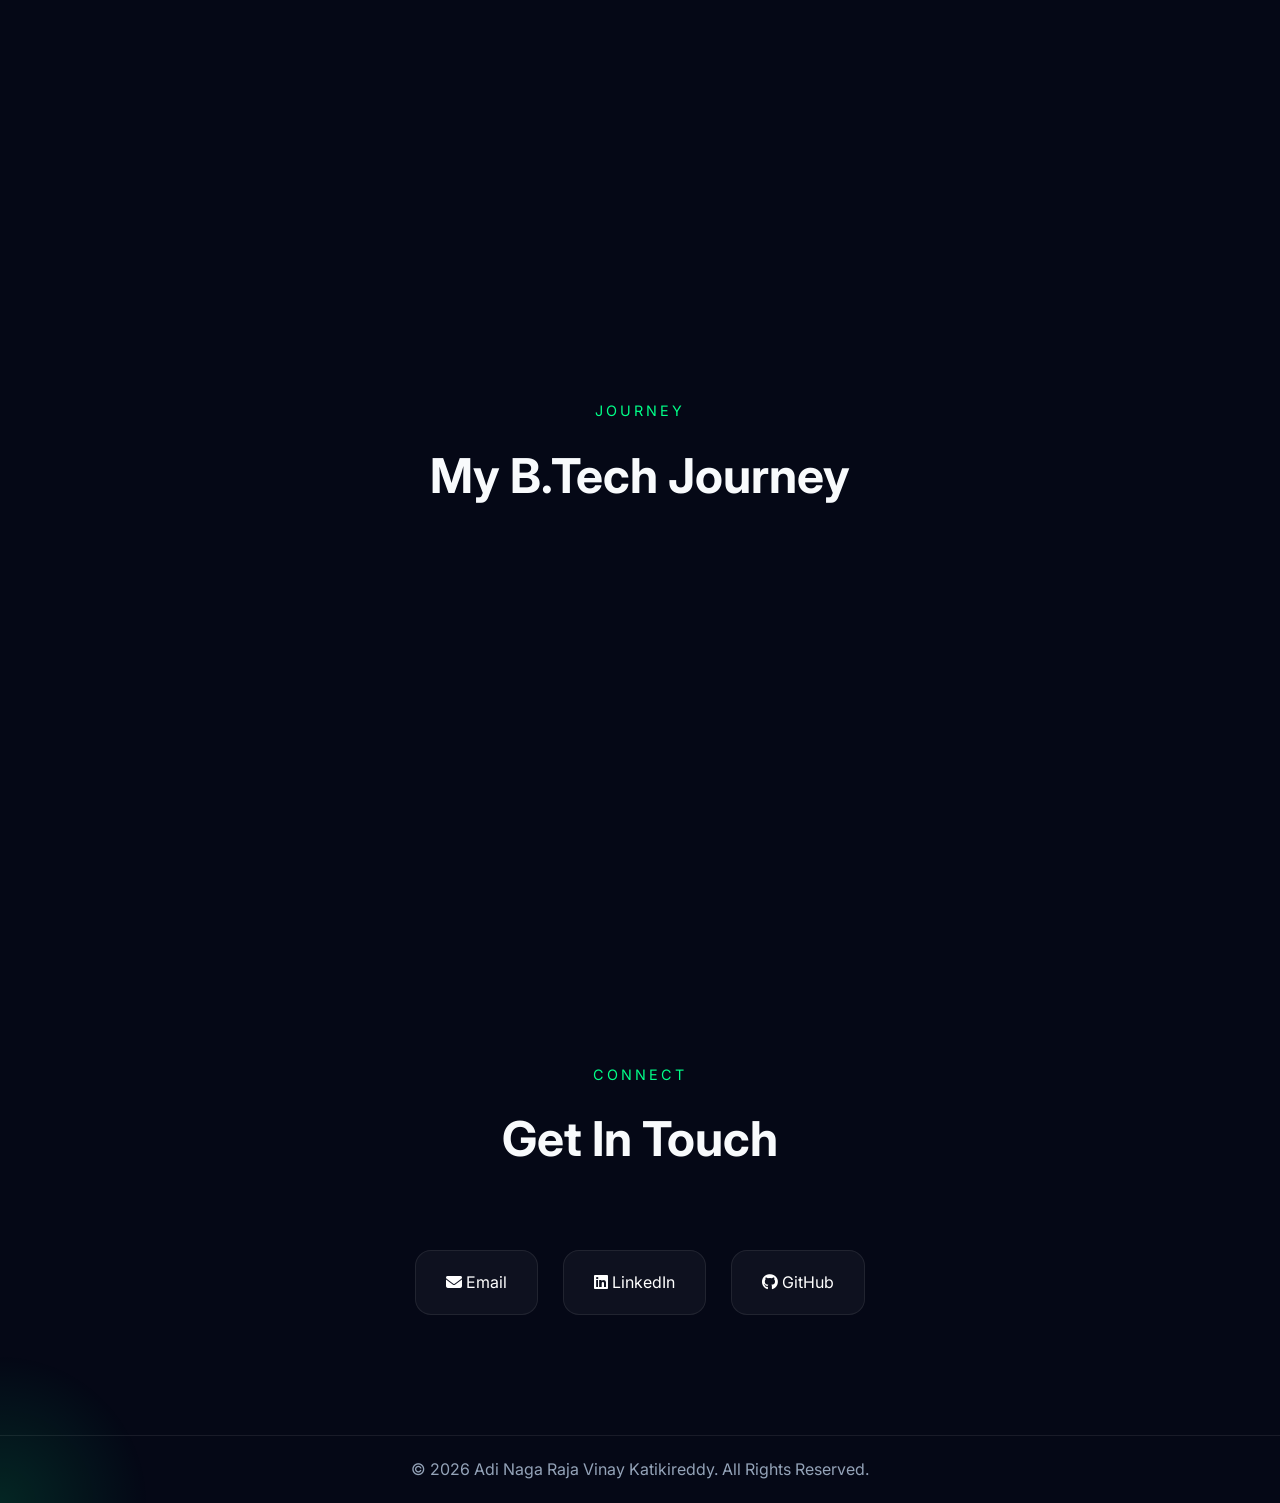
==== commit 314a586c: "Update vinaykatikireddy/index.html" ====
--- a/vinaykatikireddy/index.html
+++ b/vinaykatikireddy/index.html
@@ -238,7 +238,7 @@
                     </p><br>
                     <div class="link-container">
                         <a href="https://github.com/Vinaykatikireddy/FRAS"> github</a>
-                        <a href="https://fras-virid.vercel.app/"> live demo</a>
+                        <a href="/fras"> live demo</a>
                     </div>
                 </article>
                 <article class="project-card">
